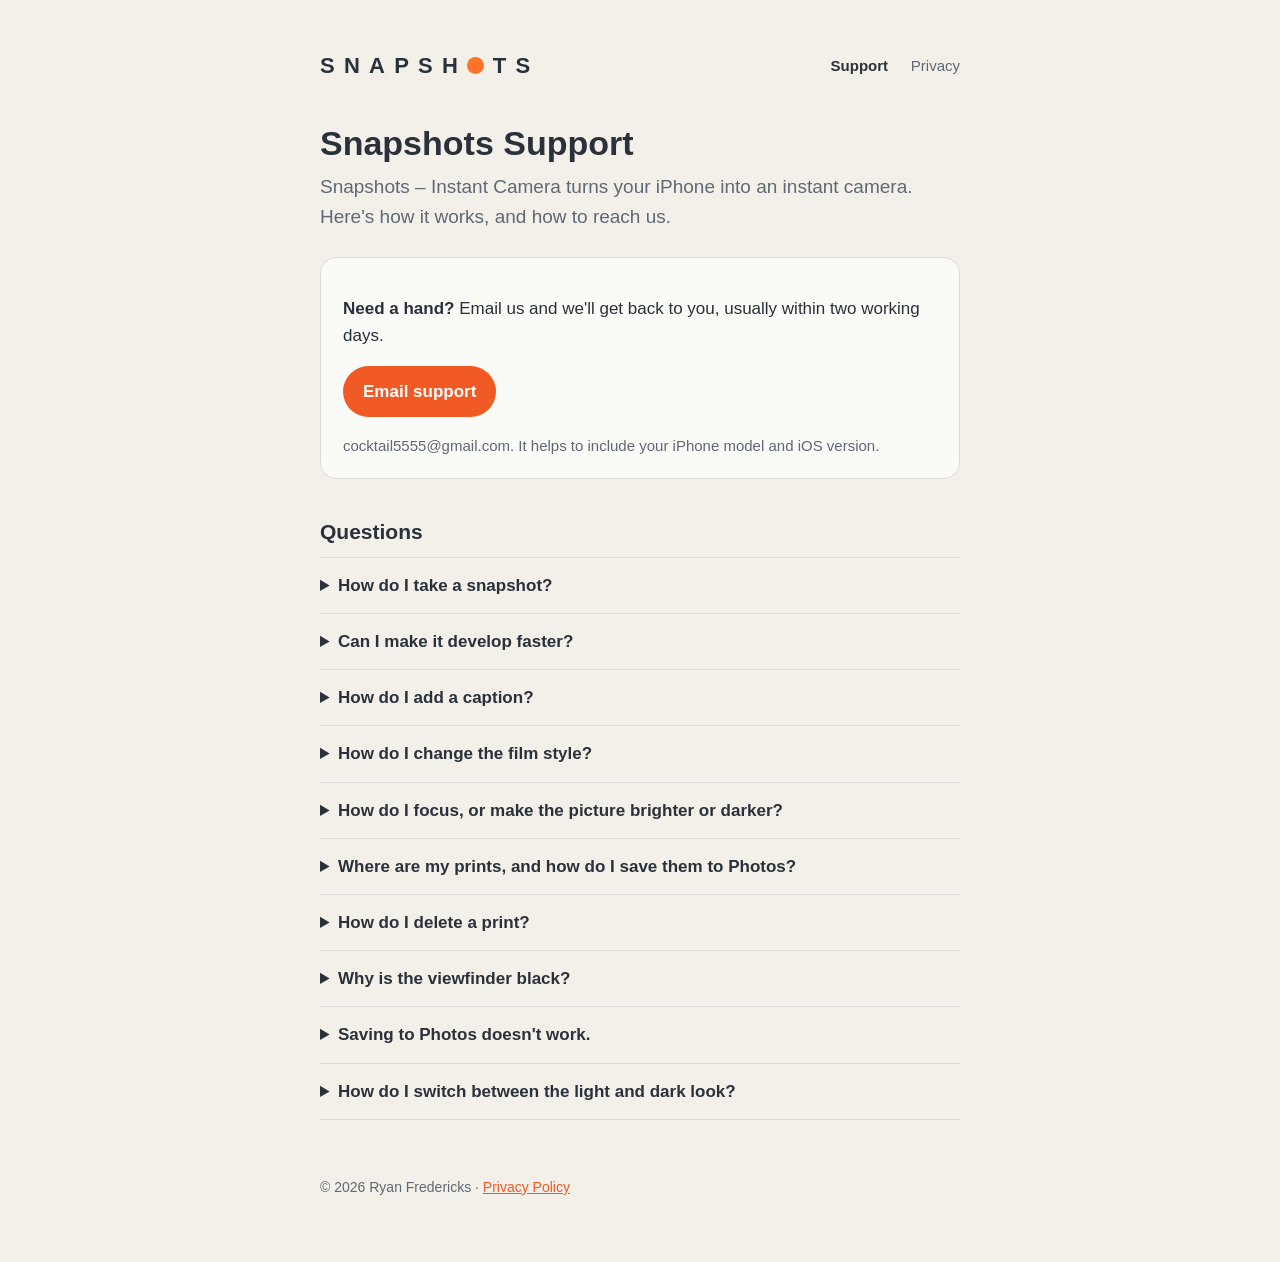
==== index.html @ 160b9e3a "Add files via upload" ====
<!doctype html>
<html lang="en">
<head>
  <meta charset="utf-8">
  <meta name="viewport" content="width=device-width, initial-scale=1">
  <title>Snapshots Support</title>
  <meta name="description" content="Help and contact for Snapshots – Instant Camera for iPhone.">
  <link rel="stylesheet" href="style.css">
</head>
<body>
<main>
  <nav>
    <a class="wordmark" href="./" aria-label="Snapshots">SNAPSH<span class="o"></span>TS</a>
    <div class="links">
      <a href="./" aria-current="page">Support</a>
      <a href="privacy.html">Privacy</a>
    </div>
  </nav>

  <h1>Snapshots Support</h1>
  <p class="lead">Snapshots – Instant Camera turns your iPhone into an instant camera. Here's how it works, and how to reach us.</p>

  <div class="card">
    <p><strong>Need a hand?</strong> Email us and we'll get back to you, usually within two working days.</p>
    <p><a class="button" href="mailto:cocktail5555@gmail.com?subject=Snapshots%20support">Email support</a></p>
    <p style="margin-bottom:0;color:var(--muted);font-size:15px">cocktail5555@gmail.com. It helps to include your iPhone model and iOS version.</p>
  </div>

  <h2>Questions</h2>

  <details>
    <summary>How do I take a snapshot?</summary>
    <p>Press the big round shutter. A printer appears and feeds your photo out. Once it's all the way out it develops over a few seconds. Tap <em>Save Snapshot</em> to keep it, or <em>Discard</em> to throw it away.</p>
  </details>
  <details>
    <summary>Can I make it develop faster?</summary>
    <p>Yes, give your phone a shake while the photo is developing.</p>
  </details>
  <details>
    <summary>How do I add a caption?</summary>
    <p>While the print is on screen, tap "Write a caption" across the bottom of the photo and type. The caption is saved with the print.</p>
  </details>
  <details>
    <summary>How do I change the film style?</summary>
    <p>Tap the dial beside the shutter. It clicks through Classic, Gold, Coast, Sepia and Mono, and you see each style live in the viewfinder.</p>
  </details>
  <details>
    <summary>How do I focus, or make the picture brighter or darker?</summary>
    <p>Tap the viewfinder to focus there. Press and hold to lock focus and exposure, then slide your finger up or down to brighten or darken.</p>
  </details>
  <details>
    <summary>Where are my prints, and how do I save them to Photos?</summary>
    <p>Tap the little photo window beside the shutter to open your gallery. Choose Select, pick prints, then use Save to add them to your Photos library or Share to send them. You can also turn your phone on its side to see your prints laid out like photos on a table.</p>
  </details>
  <details>
    <summary>How do I delete a print?</summary>
    <p>In the gallery, press and hold a print and choose Delete, or choose Select, pick prints and tap Delete. Deleted prints can't be recovered.</p>
  </details>
  <details>
    <summary>Why is the viewfinder black?</summary>
    <p>Snapshots needs permission to use the camera. Open the Settings app, scroll to Snapshots and turn on Camera. If another app is using the camera, close it and reopen Snapshots.</p>
  </details>
  <details>
    <summary>Saving to Photos doesn't work.</summary>
    <p>Open the Settings app, go to Snapshots &gt; Photos and choose "Add Photos Only" or "Full Access".</p>
  </details>
  <!-- Version 1.1: add the iPhone Duo question back here (see Release/). -->
  <details>
    <summary>How do I switch between the light and dark look?</summary>
    <p>Tap the gear button and choose a theme, or Match Phone to follow your iPhone's setting.</p>
  </details>

  <footer>
    © 2026 Ryan Fredericks · <a href="privacy.html">Privacy Policy</a>
  </footer>
</main>
</body>
</html>
---- style.css ----
:root {
  --paper: #F2F0E9;
  --card: #FAFAF7;
  --ink: #2B313B;
  --muted: #5F6875;
  --line: #DCDBD8;
  --orange: #F15A24;
}
@media (prefers-color-scheme: dark) {
  :root {
    --paper: #202733;
    --card: #2A3341;
    --ink: #E3E9F1;
    --muted: #A9B6C8;
    --line: #3A4556;
  }
}
* { box-sizing: border-box; }
body {
  margin: 0;
  background: var(--paper);
  color: var(--ink);
  font: 17px/1.6 -apple-system, BlinkMacSystemFont, "SF Pro Text", "Helvetica Neue", Arial, sans-serif;
}
main { max-width: 680px; margin: 0 auto; padding: 48px 20px 64px; }
.wordmark {
  /* Letter spacing already follows each letter, so only the disc needs its own gap after it. */
  display: inline-flex; align-items: center;
  font-weight: 600; font-size: 22px; letter-spacing: 0.42em; color: var(--ink);
  text-decoration: none;
}
.wordmark .o {
  display: inline-block; width: 0.75em; height: 0.75em; border-radius: 50%;
  background: #FF7428; margin-right: 0.42em;
}
nav { display: flex; justify-content: space-between; align-items: center; flex-wrap: wrap; gap: 12px; margin-bottom: 40px; }
nav .links a { color: var(--muted); text-decoration: none; margin-left: 18px; font-size: 15px; }
nav .links a:first-child { margin-left: 0; }
nav .links a[aria-current] { color: var(--ink); font-weight: 600; }
h1 { font-size: 34px; line-height: 1.2; margin: 0 0 8px; }
h2 { font-size: 21px; margin: 36px 0 8px; }
p, li { color: var(--ink); }
.lead { color: var(--muted); font-size: 19px; margin-top: 0; }
.card {
  background: var(--card); border: 1px solid var(--line); border-radius: 16px;
  padding: 20px 22px; margin: 24px 0;
}
a { color: var(--orange); }
.button {
  display: inline-block; background: var(--orange); color: #fff; text-decoration: none;
  font-weight: 600; padding: 12px 20px; border-radius: 999px;
}
details { border-top: 1px solid var(--line); padding: 14px 0; }
details:last-of-type { border-bottom: 1px solid var(--line); }
summary { cursor: pointer; font-weight: 600; }
details p { margin: 8px 0 0; color: var(--muted); }
footer { margin-top: 56px; color: var(--muted); font-size: 14px; }
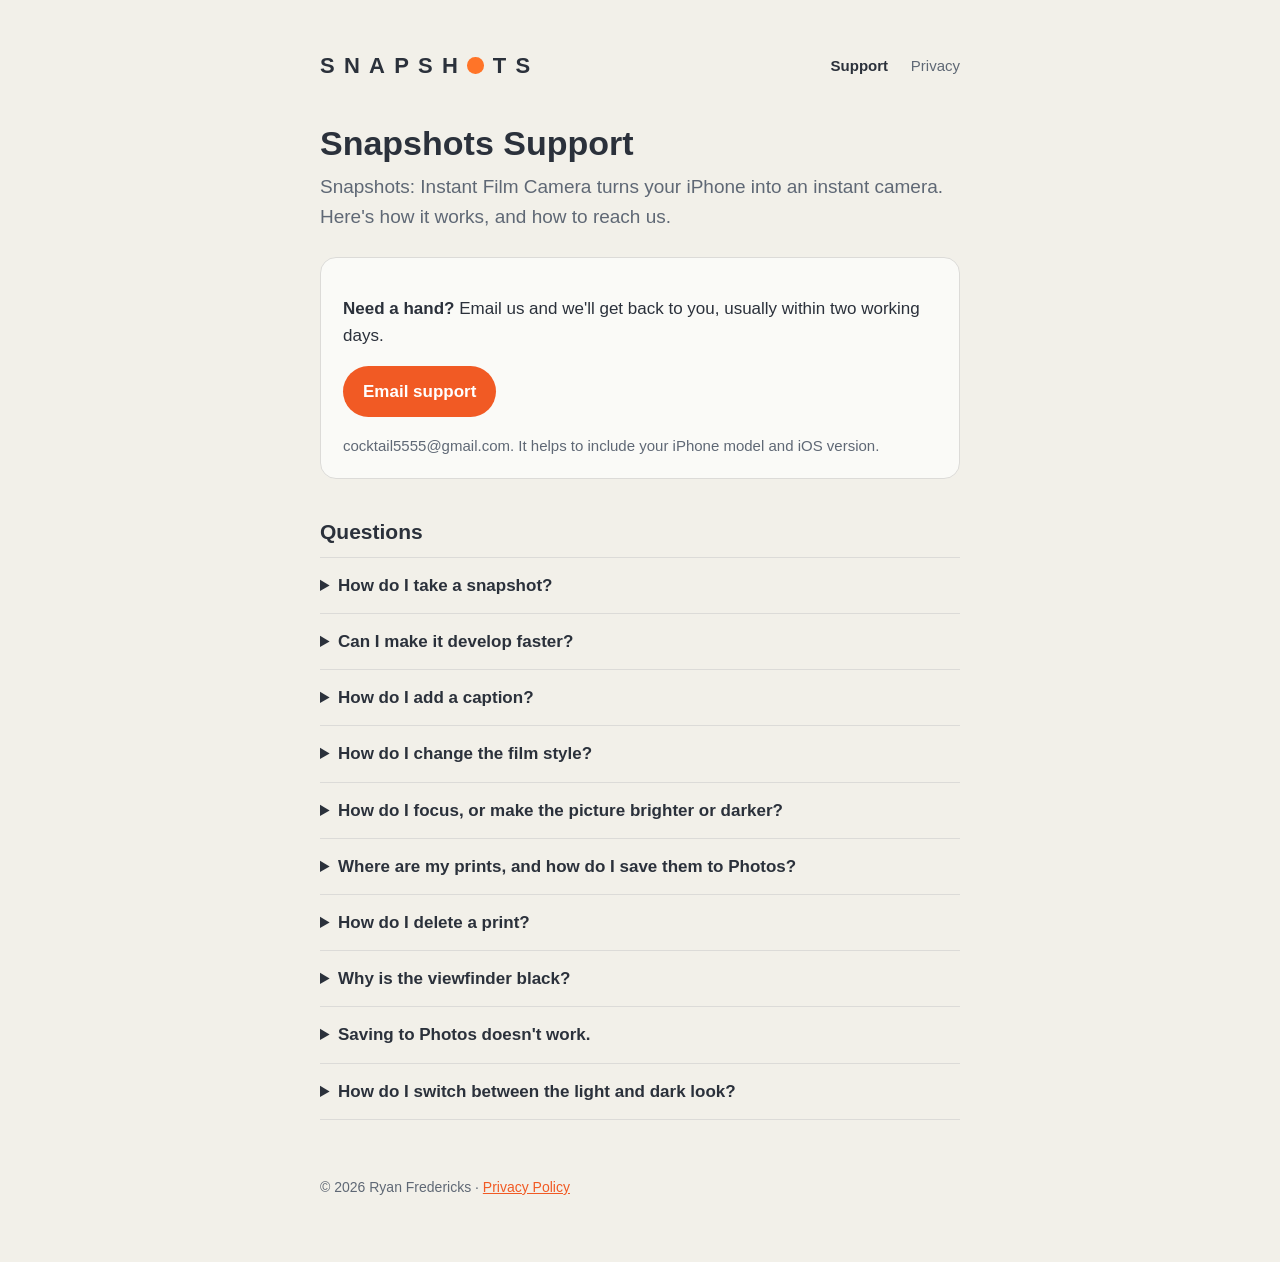
==== commit 0b21d846: "Use the app's new name: Snapshots: Instant Film Camera" ====
--- a/index.html
+++ b/index.html
@@ -4,7 +4,7 @@
   <meta charset="utf-8">
   <meta name="viewport" content="width=device-width, initial-scale=1">
   <title>Snapshots Support</title>
-  <meta name="description" content="Help and contact for Snapshots – Instant Camera for iPhone.">
+  <meta name="description" content="Help and contact for Snapshots: Instant Film Camera for iPhone.">
   <link rel="stylesheet" href="style.css">
 </head>
 <body>
@@ -18,7 +18,7 @@
   </nav>
 
   <h1>Snapshots Support</h1>
-  <p class="lead">Snapshots – Instant Camera turns your iPhone into an instant camera. Here's how it works, and how to reach us.</p>
+  <p class="lead">Snapshots: Instant Film Camera turns your iPhone into an instant camera. Here's how it works, and how to reach us.</p>
 
   <div class="card">
     <p><strong>Need a hand?</strong> Email us and we'll get back to you, usually within two working days.</p>
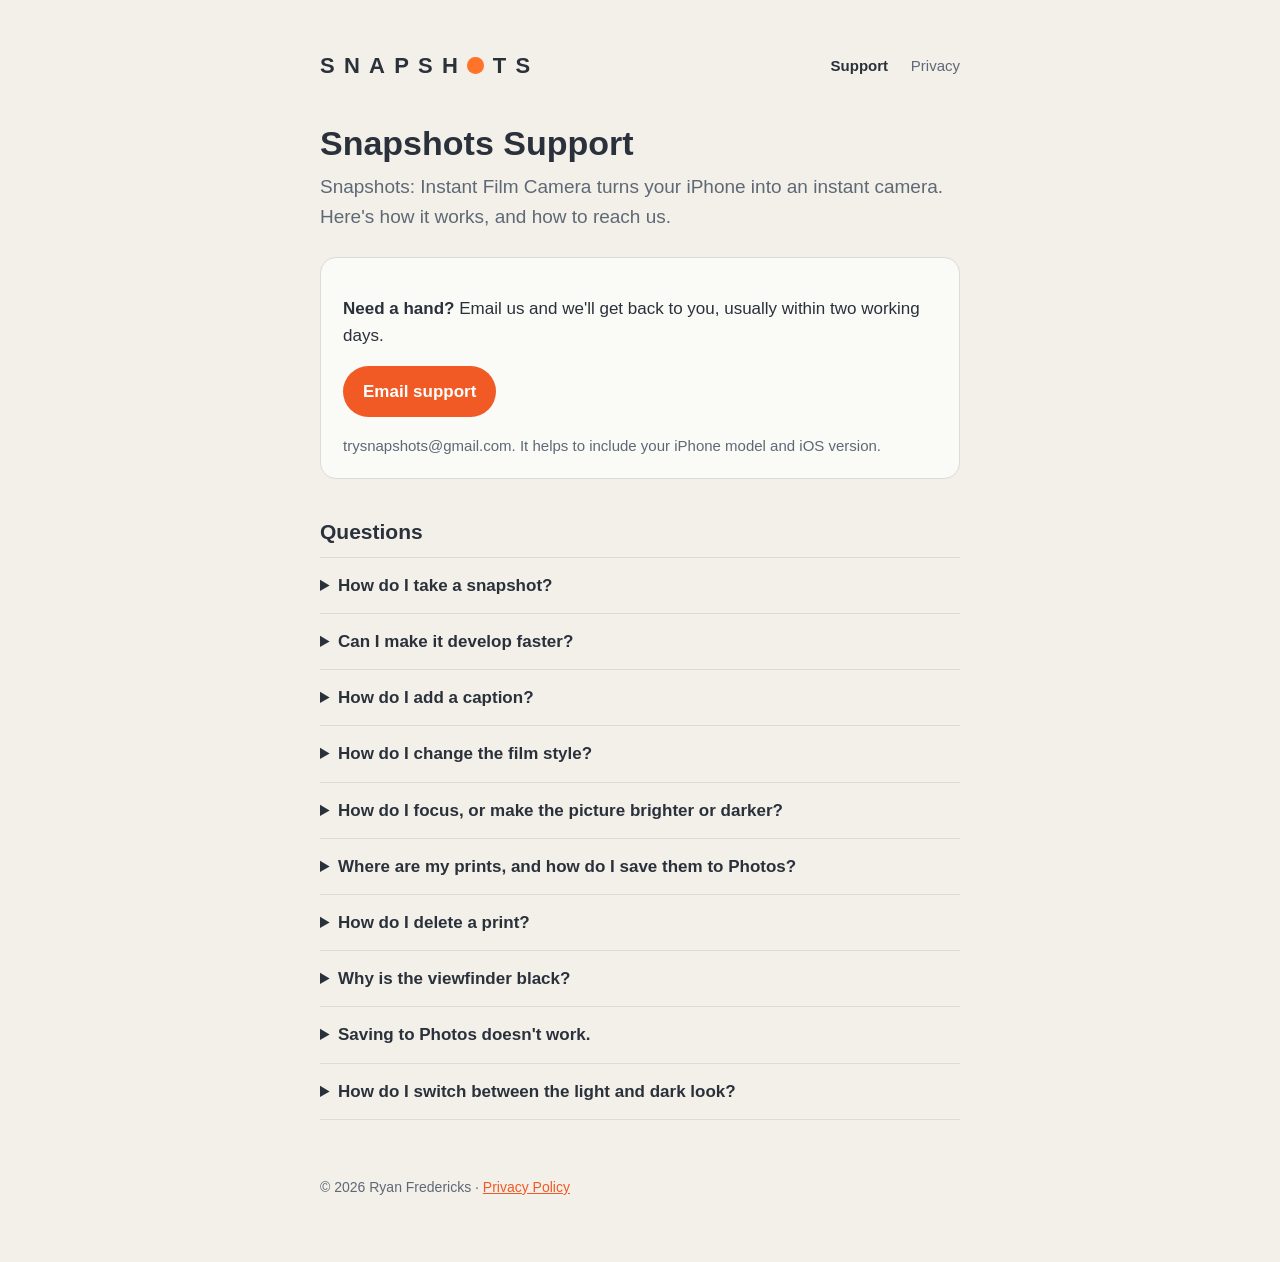
==== commit 88ccaf87: "Change the contact email to trysnapshots@gmail.com" ====
--- a/index.html
+++ b/index.html
@@ -22,8 +22,8 @@
 
   <div class="card">
     <p><strong>Need a hand?</strong> Email us and we'll get back to you, usually within two working days.</p>
-    <p><a class="button" href="mailto:cocktail5555@gmail.com?subject=Snapshots%20support">Email support</a></p>
-    <p style="margin-bottom:0;color:var(--muted);font-size:15px">cocktail5555@gmail.com. It helps to include your iPhone model and iOS version.</p>
+    <p><a class="button" href="mailto:trysnapshots@gmail.com?subject=Snapshots%20support">Email support</a></p>
+    <p style="margin-bottom:0;color:var(--muted);font-size:15px">trysnapshots@gmail.com. It helps to include your iPhone model and iOS version.</p>
   </div>
 
   <h2>Questions</h2>
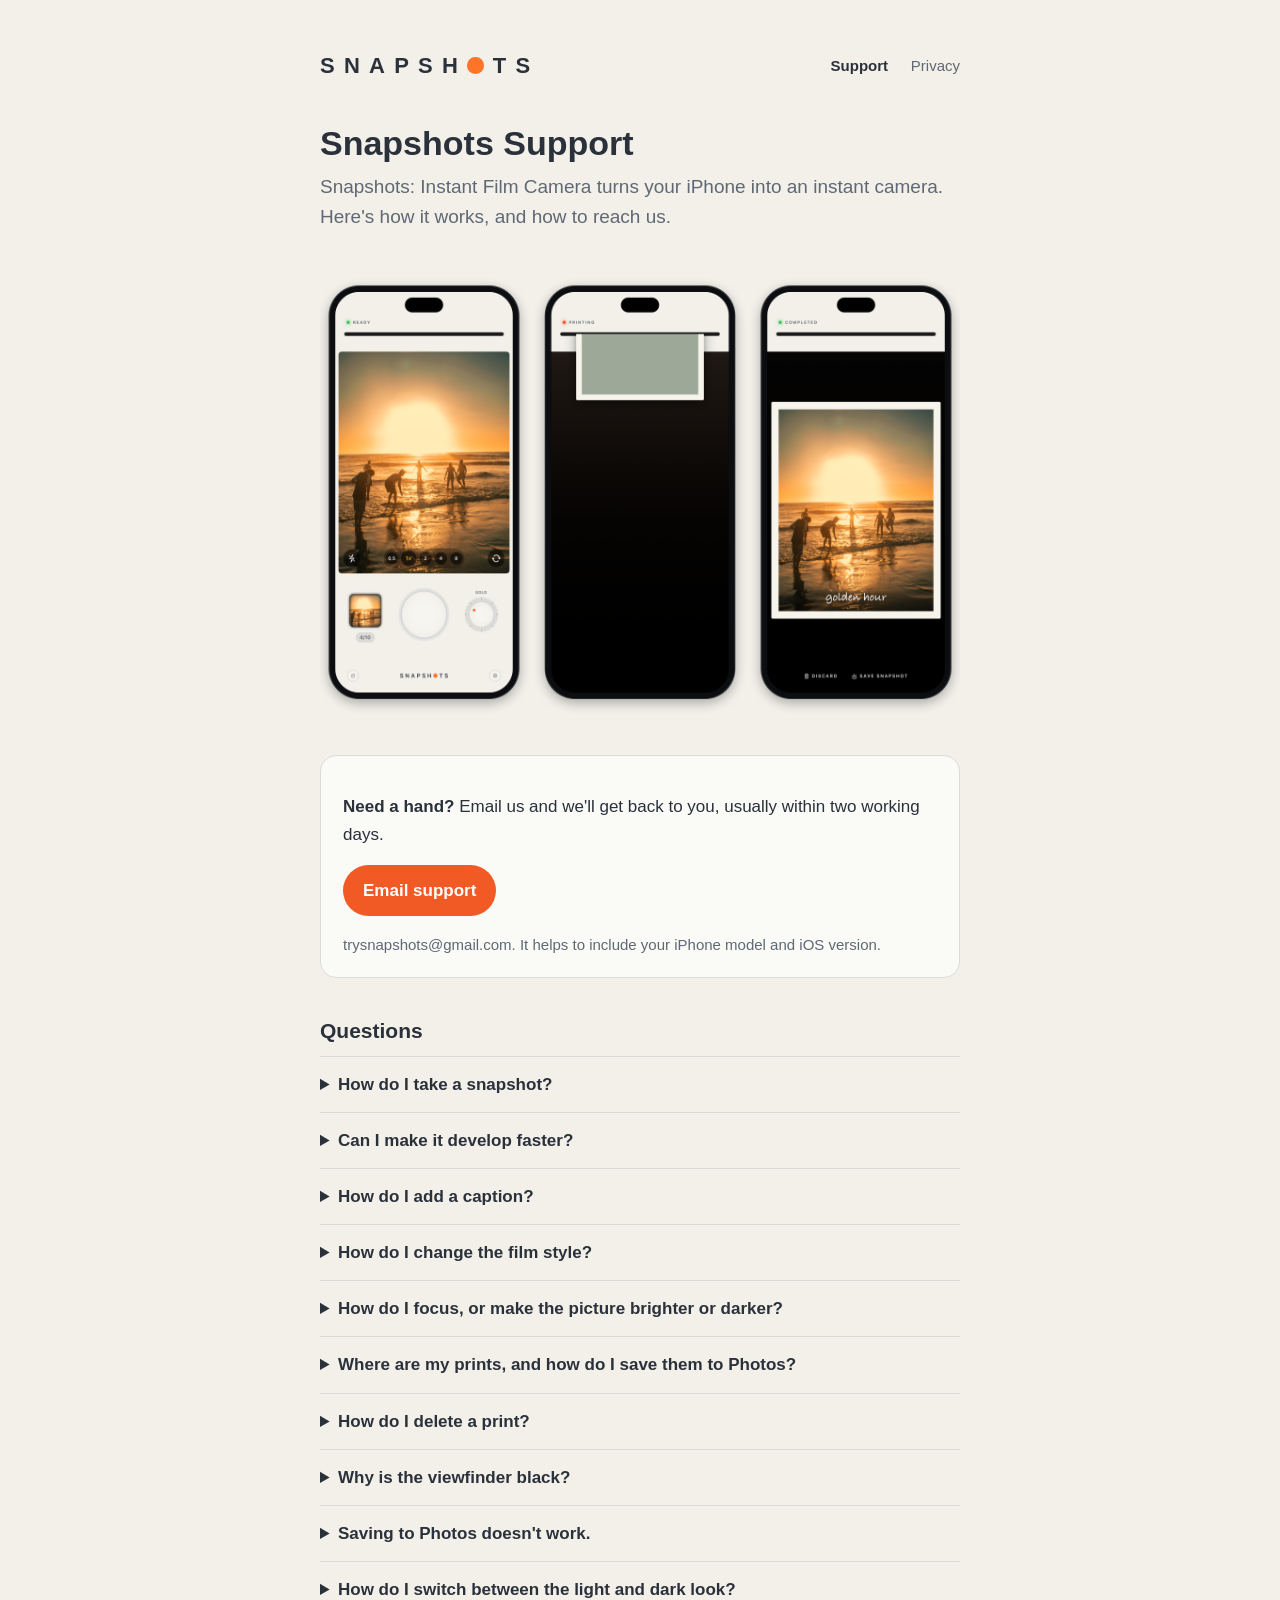
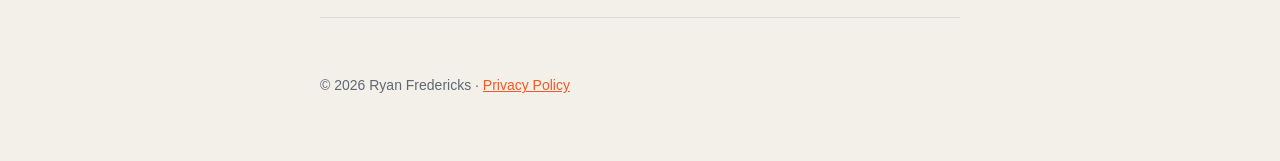
==== commit 99c1e350: "Add a picture of the app to the support page" ====
--- a/index.html
+++ b/index.html
@@ -19,6 +19,8 @@
 
   <h1>Snapshots Support</h1>
   <p class="lead">Snapshots: Instant Film Camera turns your iPhone into an instant camera. Here's how it works, and how to reach us.</p>
+
+  <img class="hero" src="app.png" width="1360" height="1000" alt="Snapshots on three iPhones: the camera, a photo printing, and a finished print captioned “golden hour”.">
 
   <div class="card">
     <p><strong>Need a hand?</strong> Email us and we'll get back to you, usually within two working days.</p>
--- a/style.css
+++ b/style.css
@@ -41,6 +41,7 @@
 h2 { font-size: 21px; margin: 36px 0 8px; }
 p, li { color: var(--ink); }
 .lead { color: var(--muted); font-size: 19px; margin-top: 0; }
+.hero { display: block; width: 100%; height: auto; margin: 28px 0 8px; }
 .card {
   background: var(--card); border: 1px solid var(--line); border-radius: 16px;
   padding: 20px 22px; margin: 24px 0;
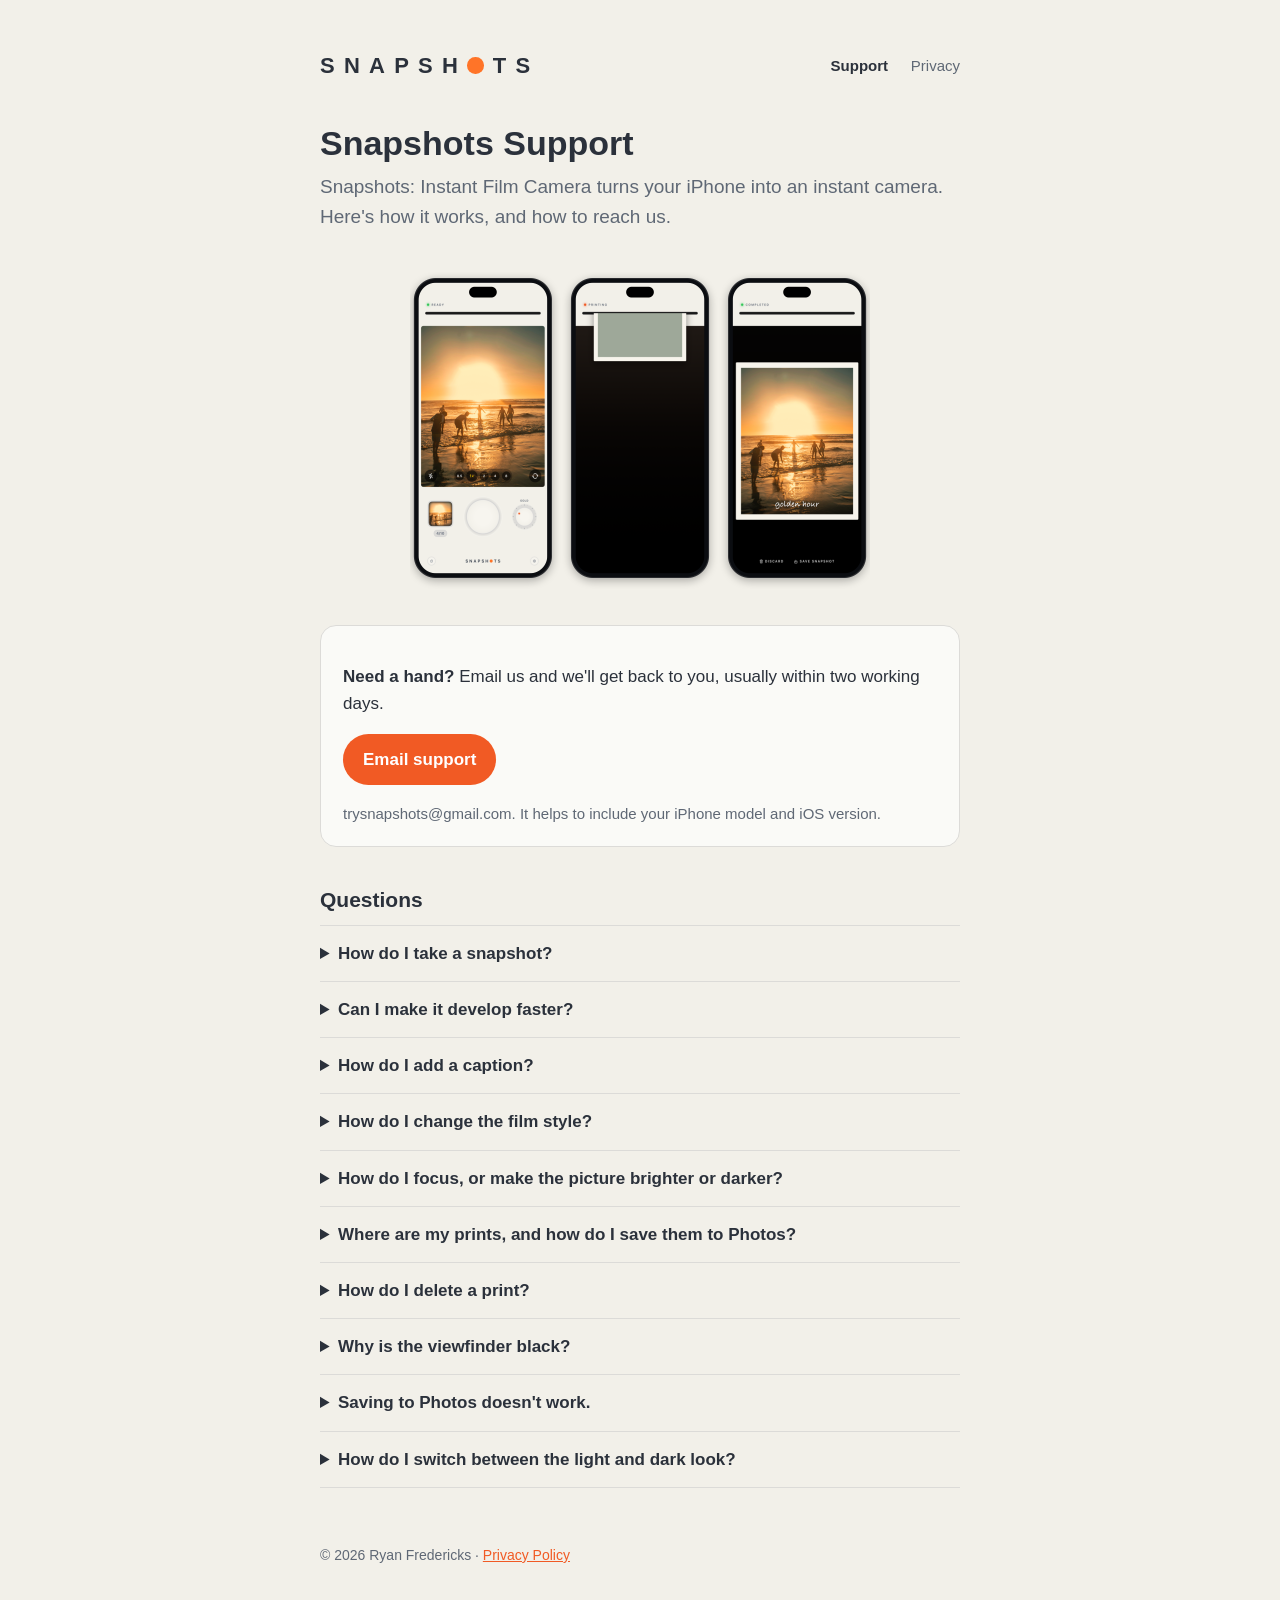
==== commit e23e93d7: "Make the support page picture smaller" ====
--- a/index.html
+++ b/index.html
@@ -20,7 +20,7 @@
   <h1>Snapshots Support</h1>
   <p class="lead">Snapshots: Instant Film Camera turns your iPhone into an instant camera. Here's how it works, and how to reach us.</p>
 
-  <img class="hero" src="app.png" width="1360" height="1000" alt="Snapshots on three iPhones: the camera, a photo printing, and a finished print captioned “golden hour”.">
+  <img class="hero" src="app.png" width="920" height="680" alt="Snapshots on three iPhones: the camera, a photo printing, and a finished print captioned “golden hour”.">
 
   <div class="card">
     <p><strong>Need a hand?</strong> Email us and we'll get back to you, usually within two working days.</p>
--- a/style.css
+++ b/style.css
@@ -41,7 +41,7 @@
 h2 { font-size: 21px; margin: 36px 0 8px; }
 p, li { color: var(--ink); }
 .lead { color: var(--muted); font-size: 19px; margin-top: 0; }
-.hero { display: block; width: 100%; height: auto; margin: 28px 0 8px; }
+.hero { display: block; width: 100%; max-width: 460px; height: auto; margin: 28px auto 8px; }
 .card {
   background: var(--card); border: 1px solid var(--line); border-radius: 16px;
   padding: 20px 22px; margin: 24px 0;
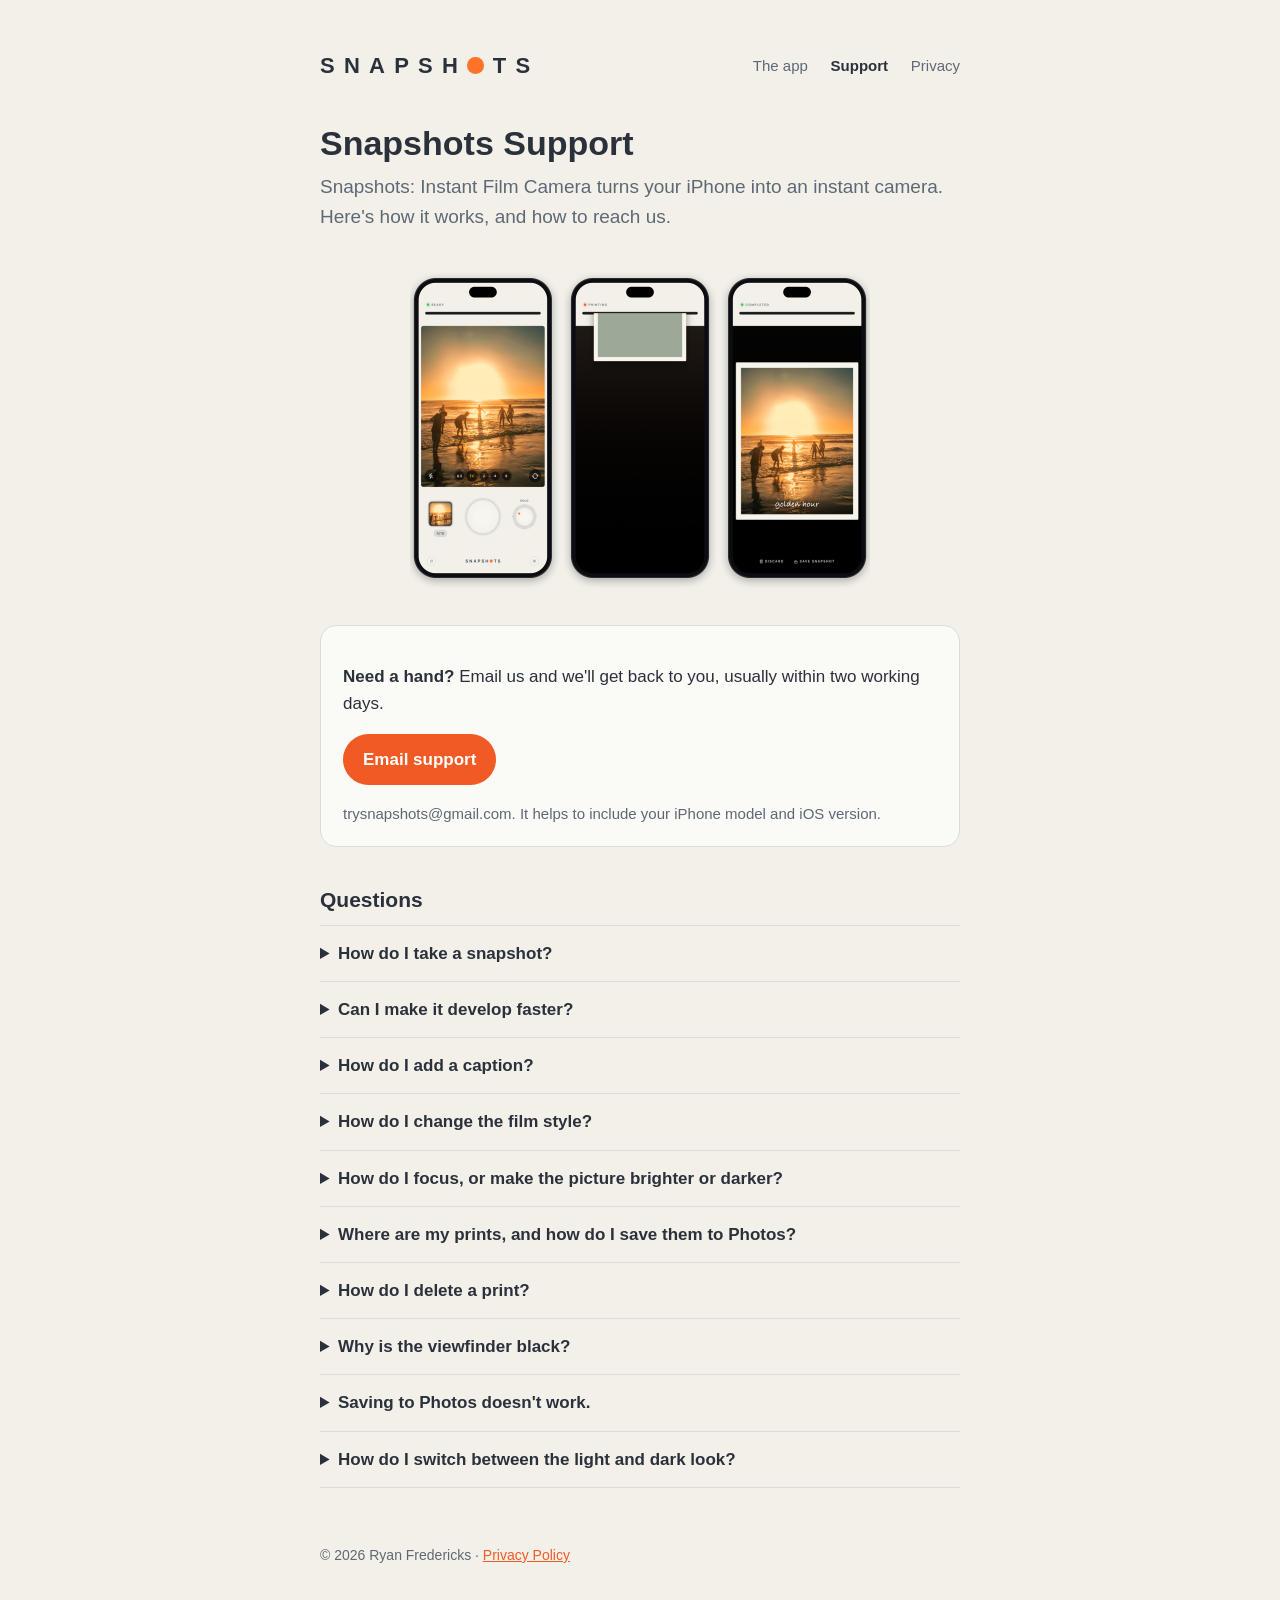
==== commit d975cfd3: "Add the app page and the iPhone Duo preview page; link the app page from Support and Privacy" ====
--- a/index.html
+++ b/index.html
@@ -12,6 +12,7 @@
   <nav>
     <a class="wordmark" href="./" aria-label="Snapshots">SNAPSH<span class="o"></span>TS</a>
     <div class="links">
+      <a href="app.html">The app</a>
       <a href="./" aria-current="page">Support</a>
       <a href="privacy.html">Privacy</a>
     </div>
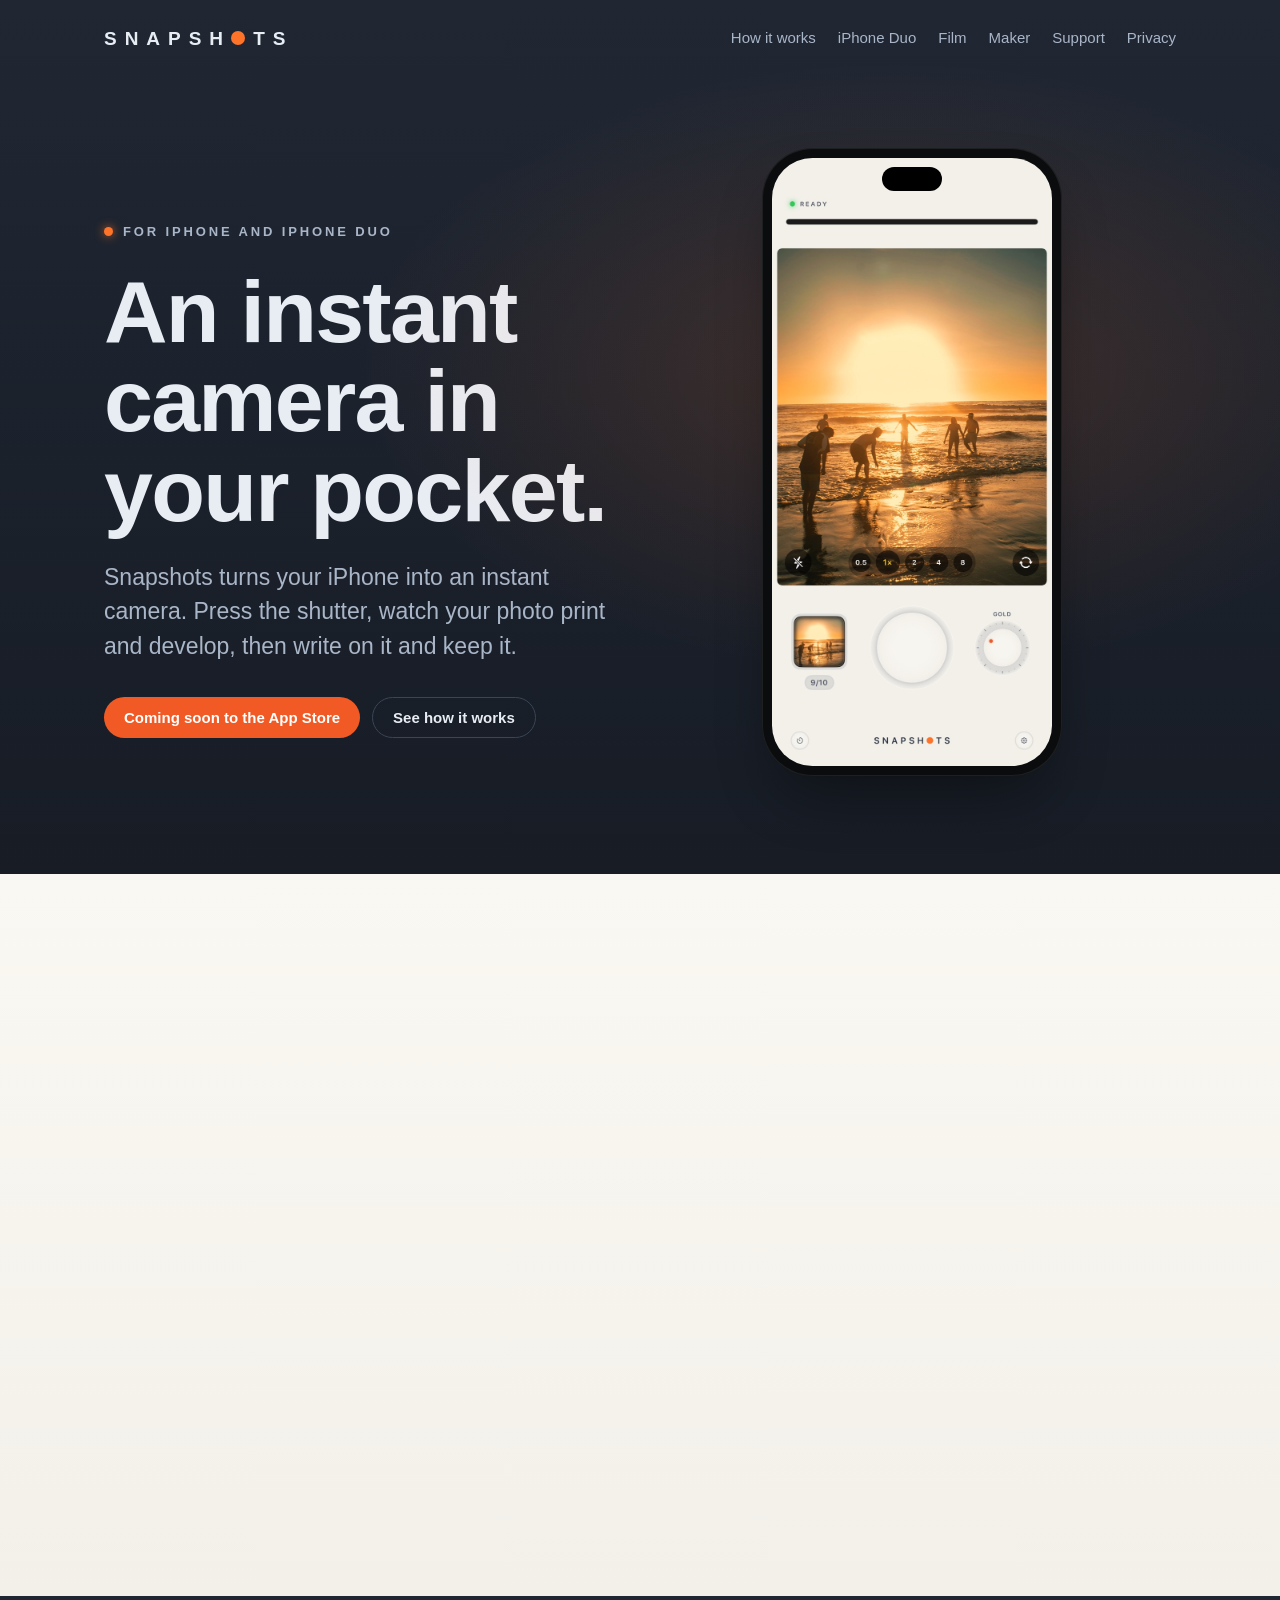
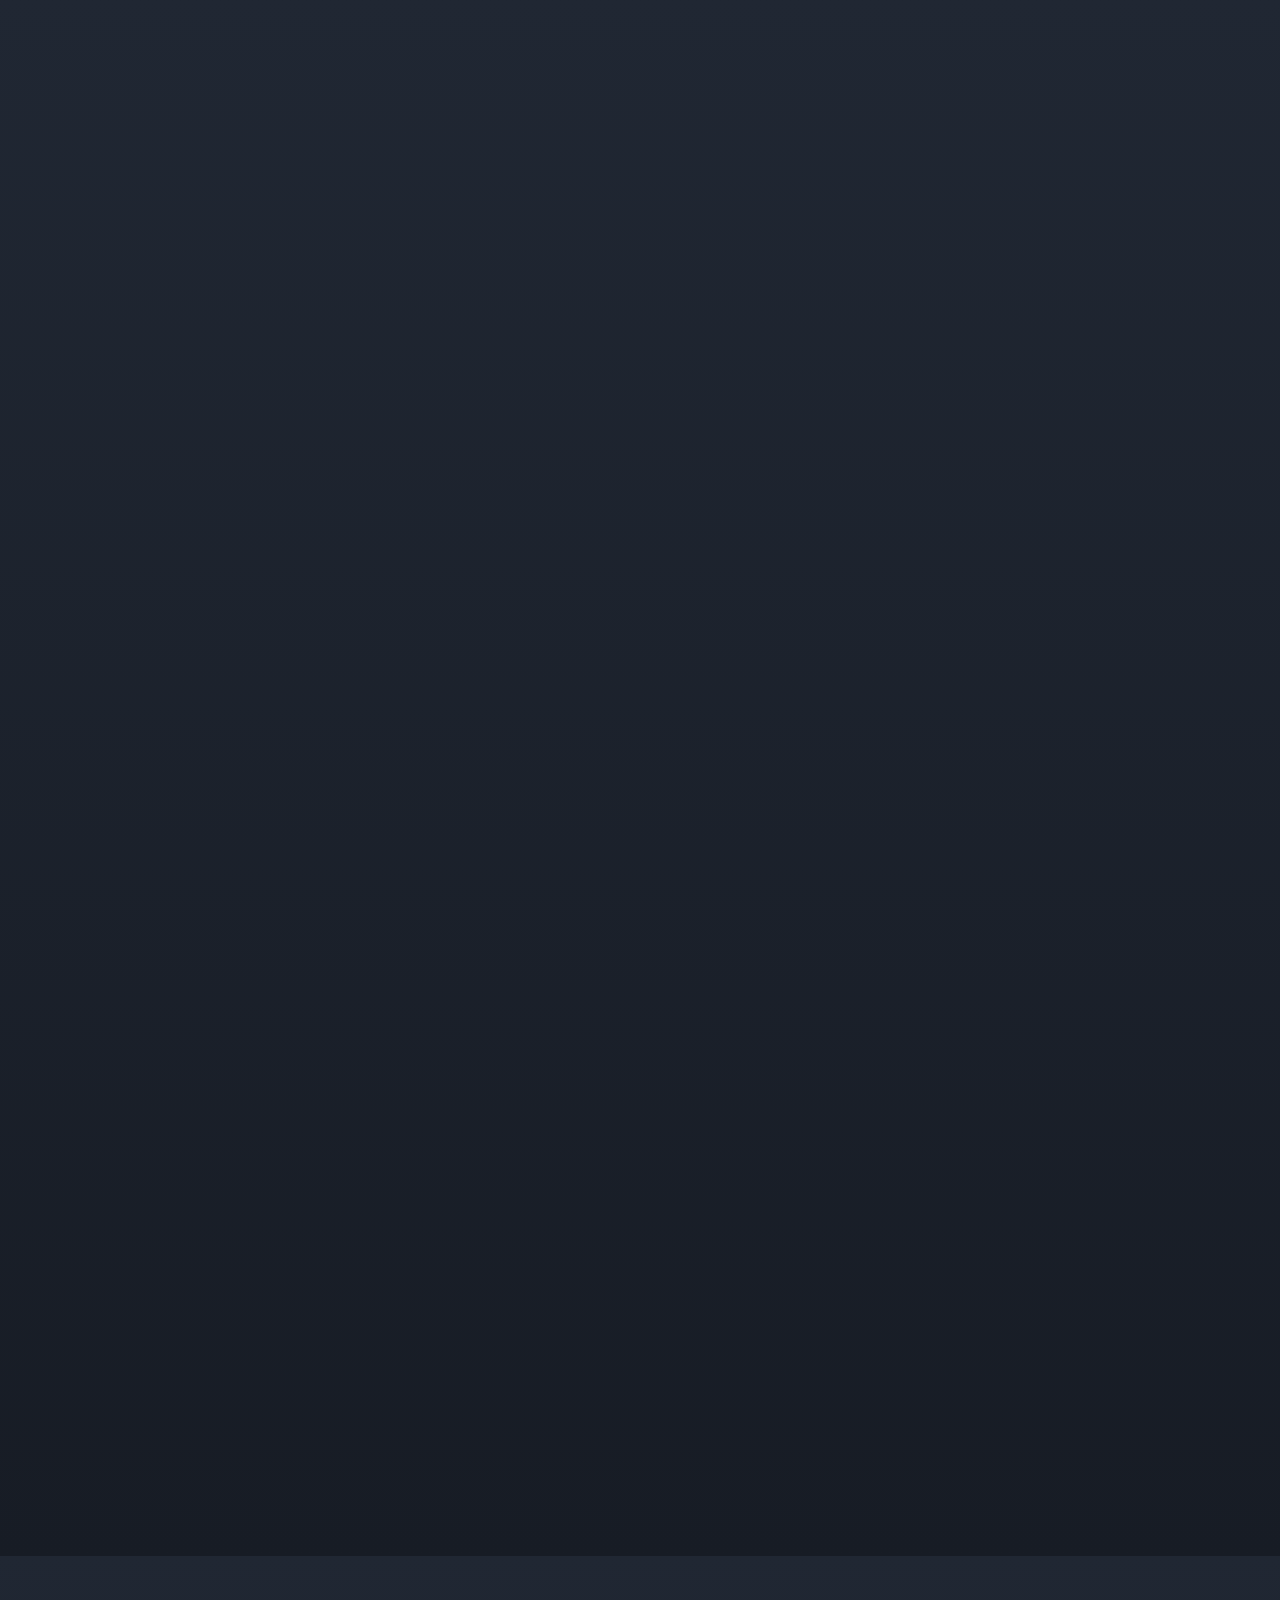
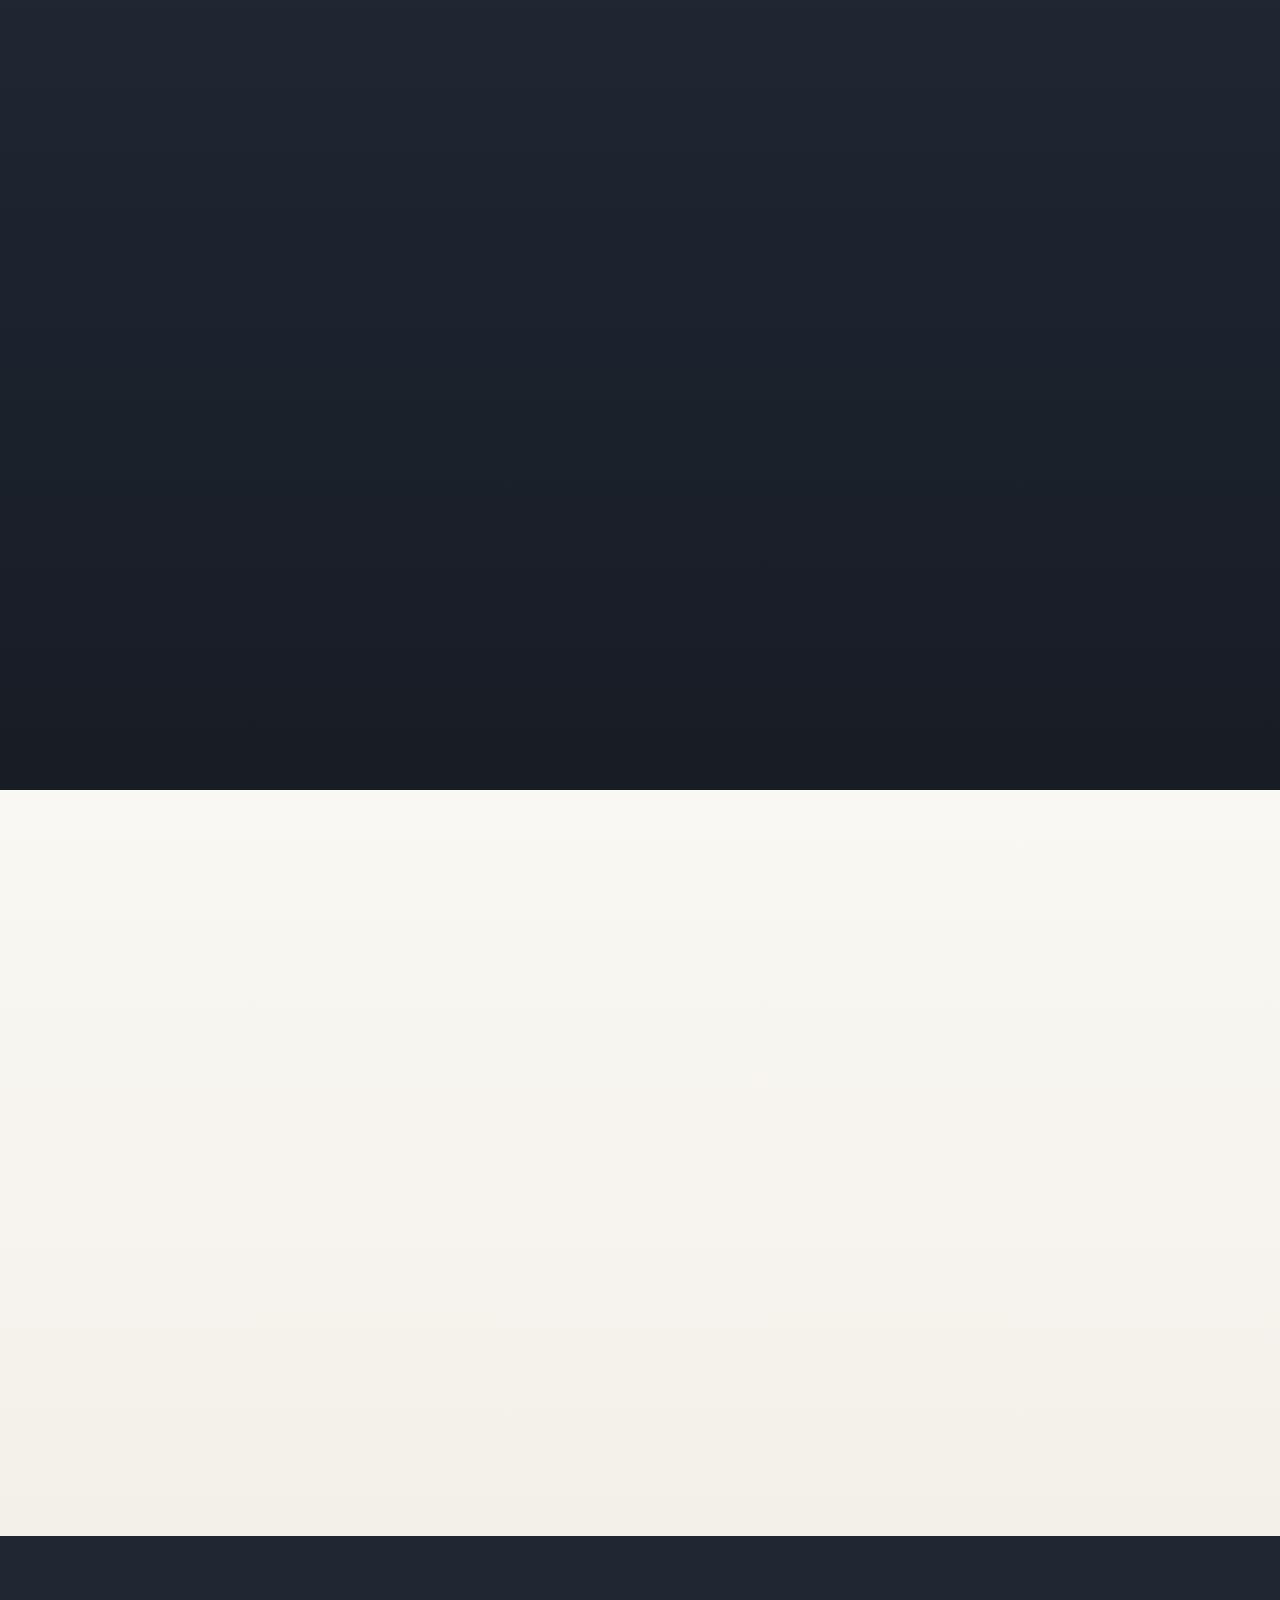
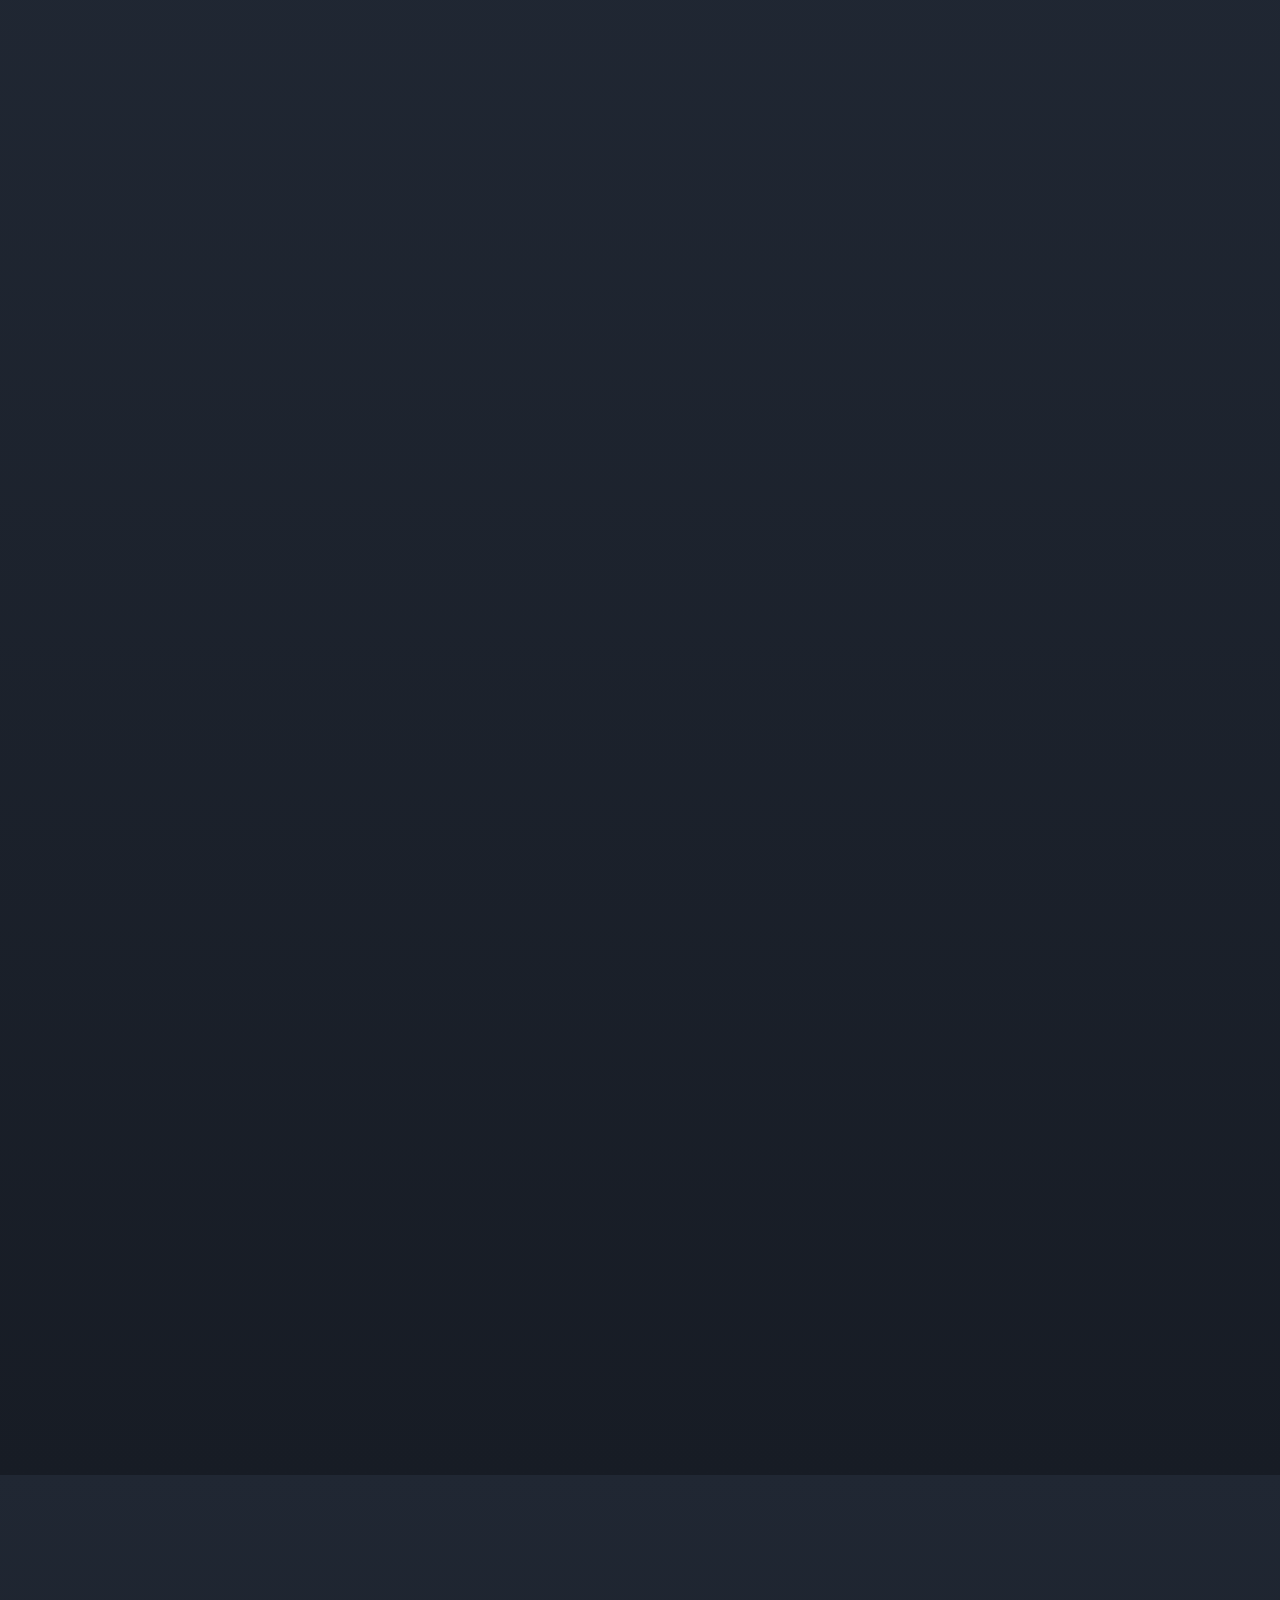
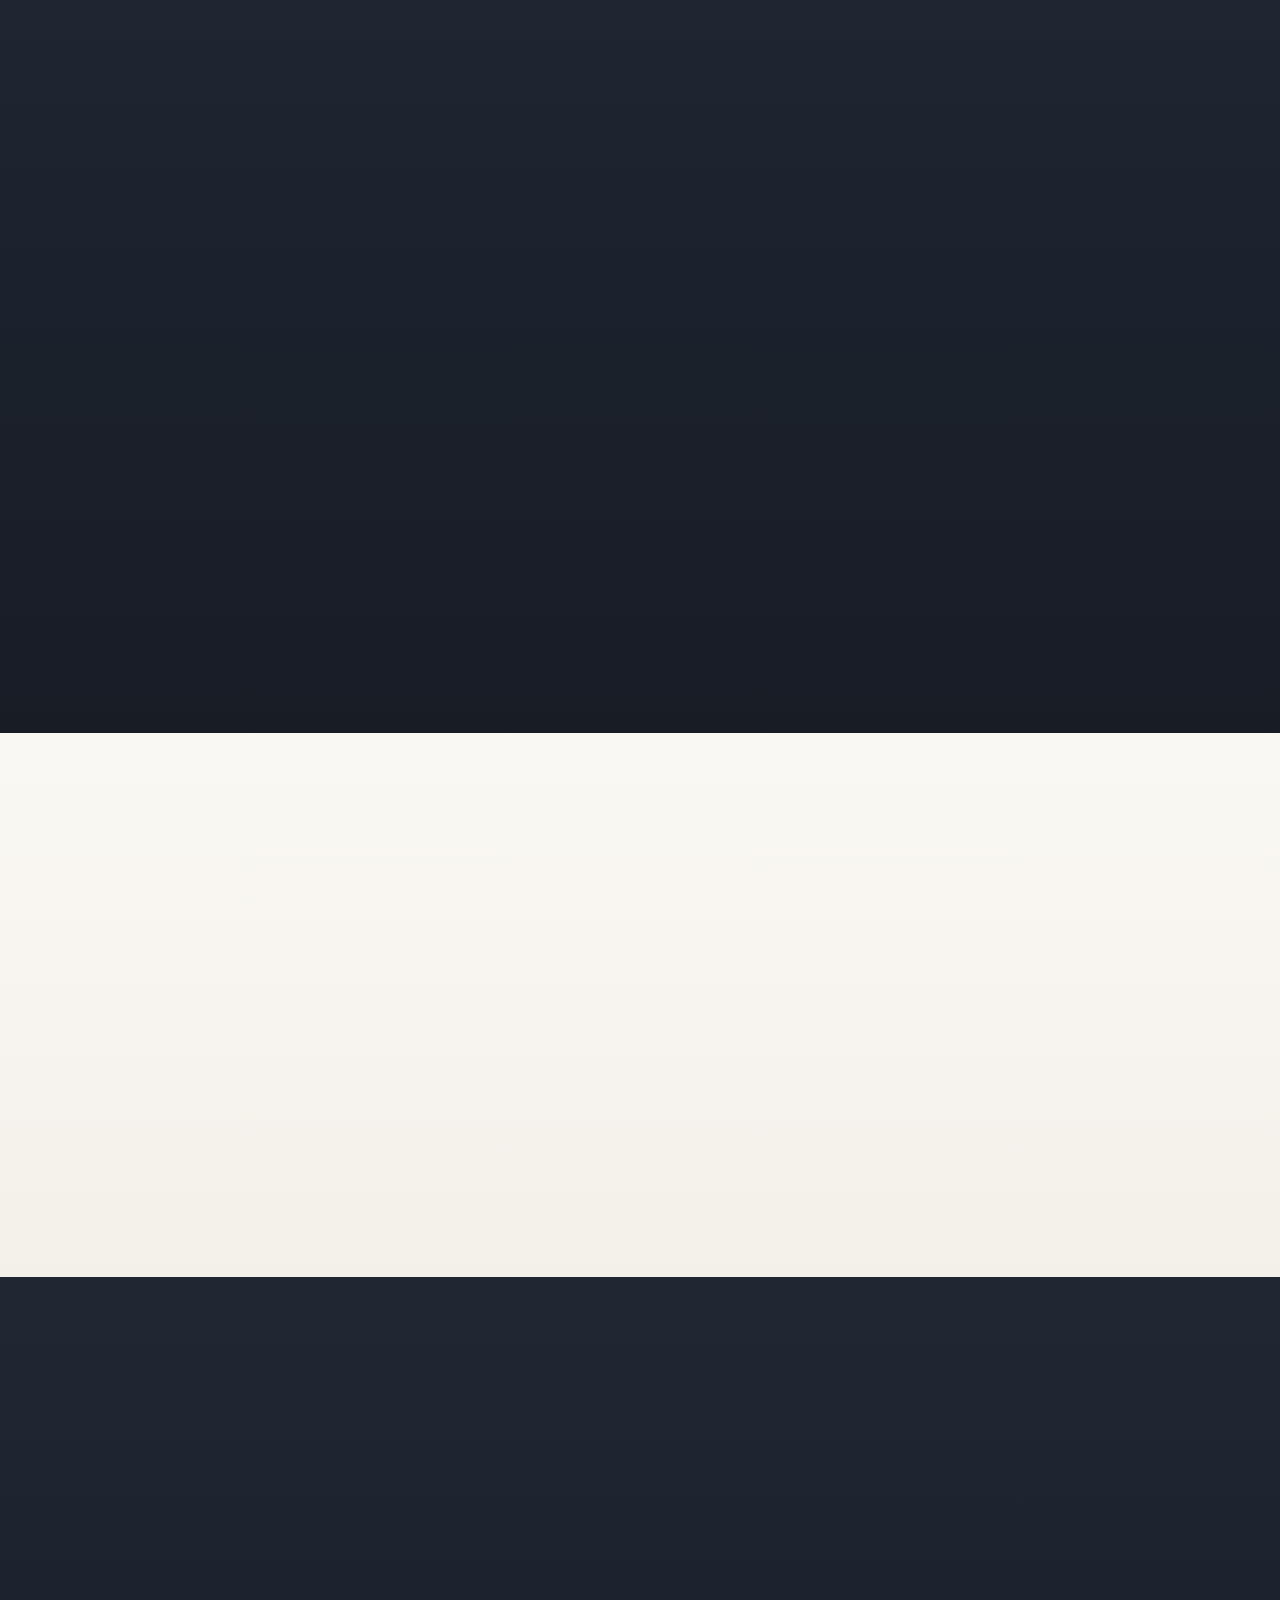
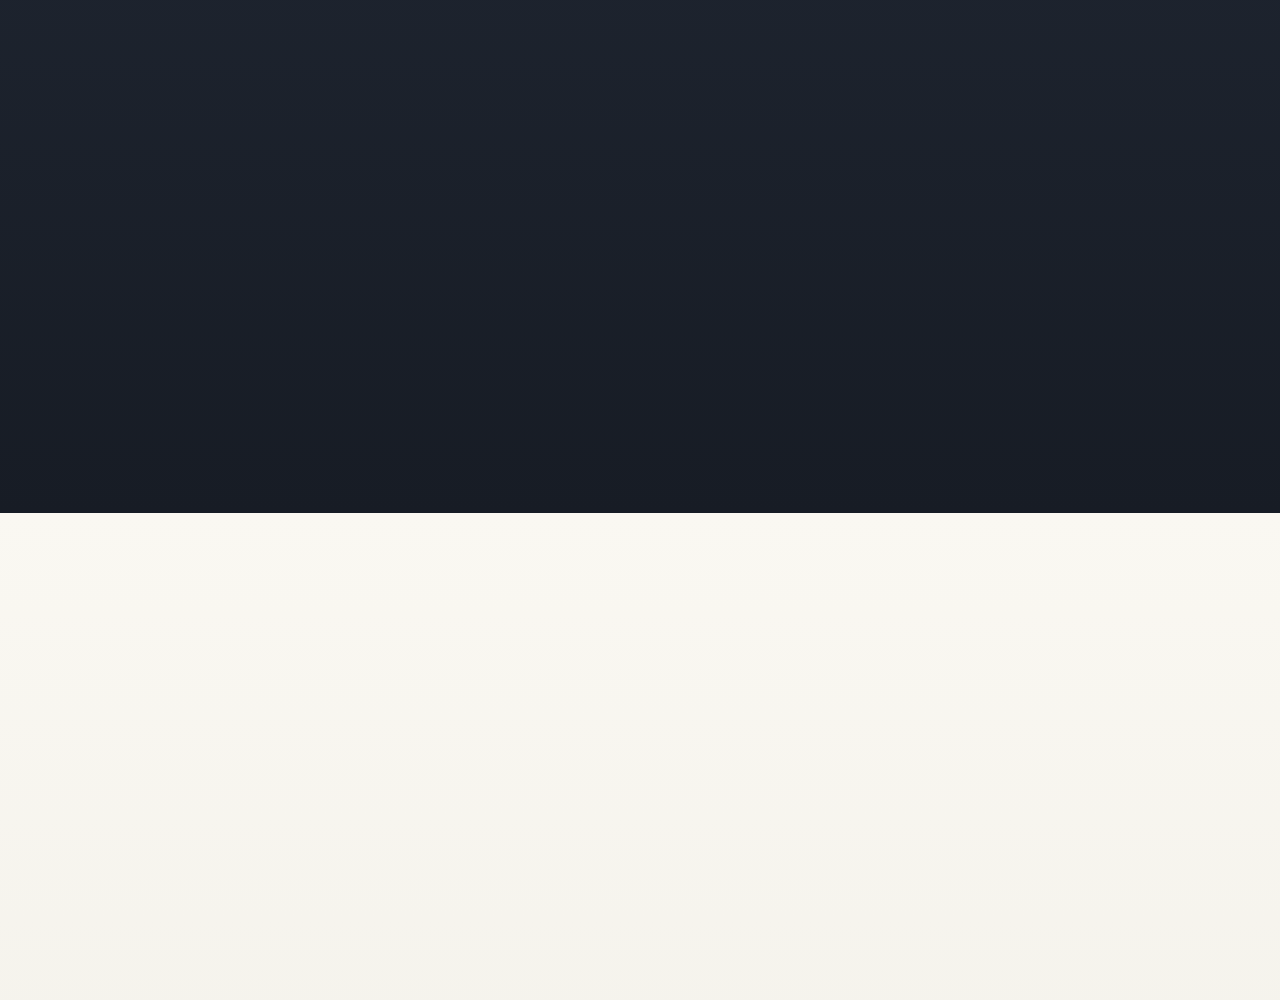
==== commit cd23a7be: "One homepage at /app/ for iPhone and iPhone Duo; old addresses lead to it" ====
--- a/index.html
+++ b/index.html
@@ -2,80 +2,11 @@
 <html lang="en">
 <head>
   <meta charset="utf-8">
-  <meta name="viewport" content="width=device-width, initial-scale=1">
-  <title>Snapshots Support</title>
-  <meta name="description" content="Help and contact for Snapshots: Instant Film Camera for iPhone.">
-  <link rel="stylesheet" href="style.css">
+  <title>Snapshots: Instant Film Camera</title>
+  <link rel="canonical" href="https://cocktail5555.github.io/snapshots/app/">
+  <meta http-equiv="refresh" content="0; url=app/">
 </head>
 <body>
-<main>
-  <nav>
-    <a class="wordmark" href="./" aria-label="Snapshots">SNAPSH<span class="o"></span>TS</a>
-    <div class="links">
-      <a href="app.html">The app</a>
-      <a href="./" aria-current="page">Support</a>
-      <a href="privacy.html">Privacy</a>
-    </div>
-  </nav>
-
-  <h1>Snapshots Support</h1>
-  <p class="lead">Snapshots: Instant Film Camera turns your iPhone into an instant camera. Here's how it works, and how to reach us.</p>
-
-  <img class="hero" src="app.png" width="920" height="680" alt="Snapshots on three iPhones: the camera, a photo printing, and a finished print captioned “golden hour”.">
-
-  <div class="card">
-    <p><strong>Need a hand?</strong> Email us and we'll get back to you, usually within two working days.</p>
-    <p><a class="button" href="mailto:trysnapshots@gmail.com?subject=Snapshots%20support">Email support</a></p>
-    <p style="margin-bottom:0;color:var(--muted);font-size:15px">trysnapshots@gmail.com. It helps to include your iPhone model and iOS version.</p>
-  </div>
-
-  <h2>Questions</h2>
-
-  <details>
-    <summary>How do I take a snapshot?</summary>
-    <p>Press the big round shutter. A printer appears and feeds your photo out. Once it's all the way out it develops over a few seconds. Tap <em>Save Snapshot</em> to keep it, or <em>Discard</em> to throw it away.</p>
-  </details>
-  <details>
-    <summary>Can I make it develop faster?</summary>
-    <p>Yes, give your phone a shake while the photo is developing.</p>
-  </details>
-  <details>
-    <summary>How do I add a caption?</summary>
-    <p>While the print is on screen, tap "Write a caption" across the bottom of the photo and type. The caption is saved with the print.</p>
-  </details>
-  <details>
-    <summary>How do I change the film style?</summary>
-    <p>Tap the dial beside the shutter. It clicks through Classic, Gold, Coast, Sepia and Mono, and you see each style live in the viewfinder.</p>
-  </details>
-  <details>
-    <summary>How do I focus, or make the picture brighter or darker?</summary>
-    <p>Tap the viewfinder to focus there. Press and hold to lock focus and exposure, then slide your finger up or down to brighten or darken.</p>
-  </details>
-  <details>
-    <summary>Where are my prints, and how do I save them to Photos?</summary>
-    <p>Tap the little photo window beside the shutter to open your gallery. Choose Select, pick prints, then use Save to add them to your Photos library or Share to send them. You can also turn your phone on its side to see your prints laid out like photos on a table.</p>
-  </details>
-  <details>
-    <summary>How do I delete a print?</summary>
-    <p>In the gallery, press and hold a print and choose Delete, or choose Select, pick prints and tap Delete. Deleted prints can't be recovered.</p>
-  </details>
-  <details>
-    <summary>Why is the viewfinder black?</summary>
-    <p>Snapshots needs permission to use the camera. Open the Settings app, scroll to Snapshots and turn on Camera. If another app is using the camera, close it and reopen Snapshots.</p>
-  </details>
-  <details>
-    <summary>Saving to Photos doesn't work.</summary>
-    <p>Open the Settings app, go to Snapshots &gt; Photos and choose "Add Photos Only" or "Full Access".</p>
-  </details>
-  <!-- Version 1.1: add the iPhone Duo question back here (see Release/). -->
-  <details>
-    <summary>How do I switch between the light and dark look?</summary>
-    <p>Tap the gear button and choose a theme, or Match Phone to follow your iPhone's setting.</p>
-  </details>
-
-  <footer>
-    © 2026 Ryan Fredericks · <a href="privacy.html">Privacy Policy</a>
-  </footer>
-</main>
+<p><a href="app/">Snapshots: Instant Film Camera</a></p>
 </body>
 </html>
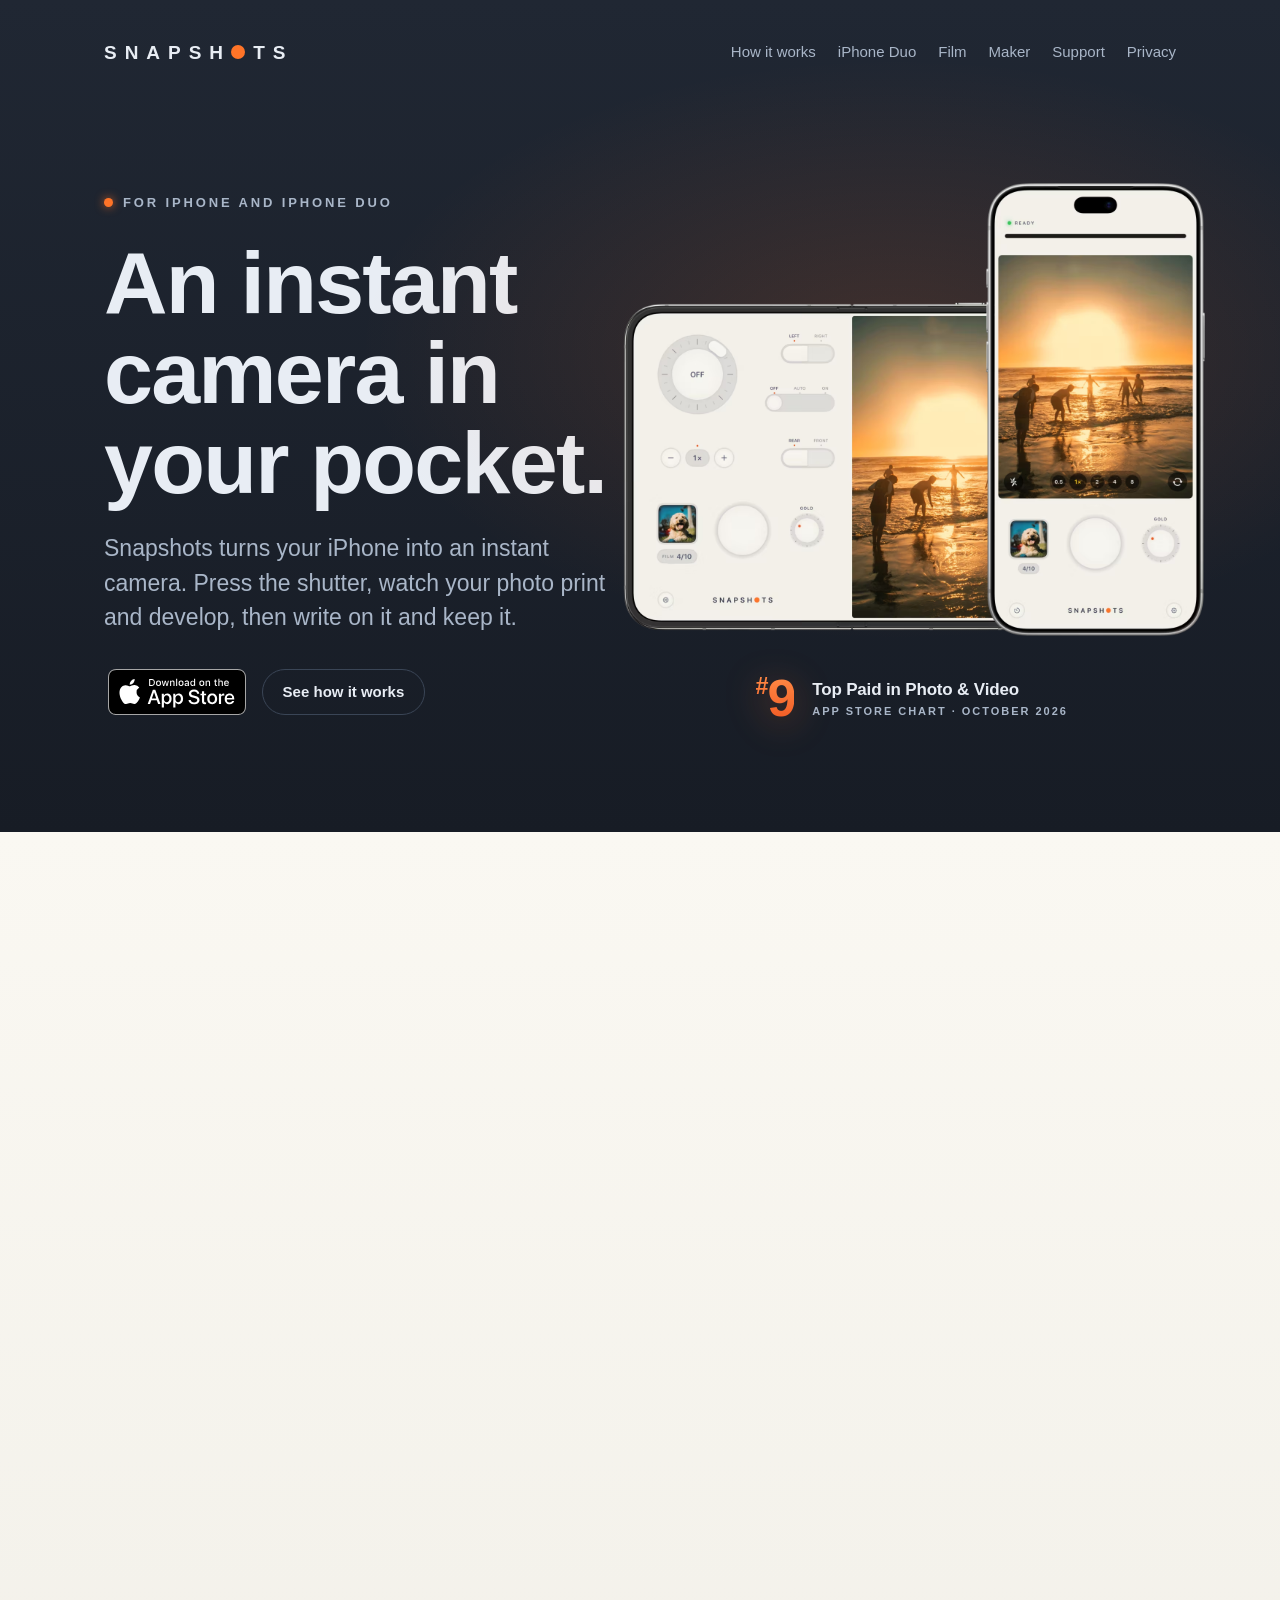
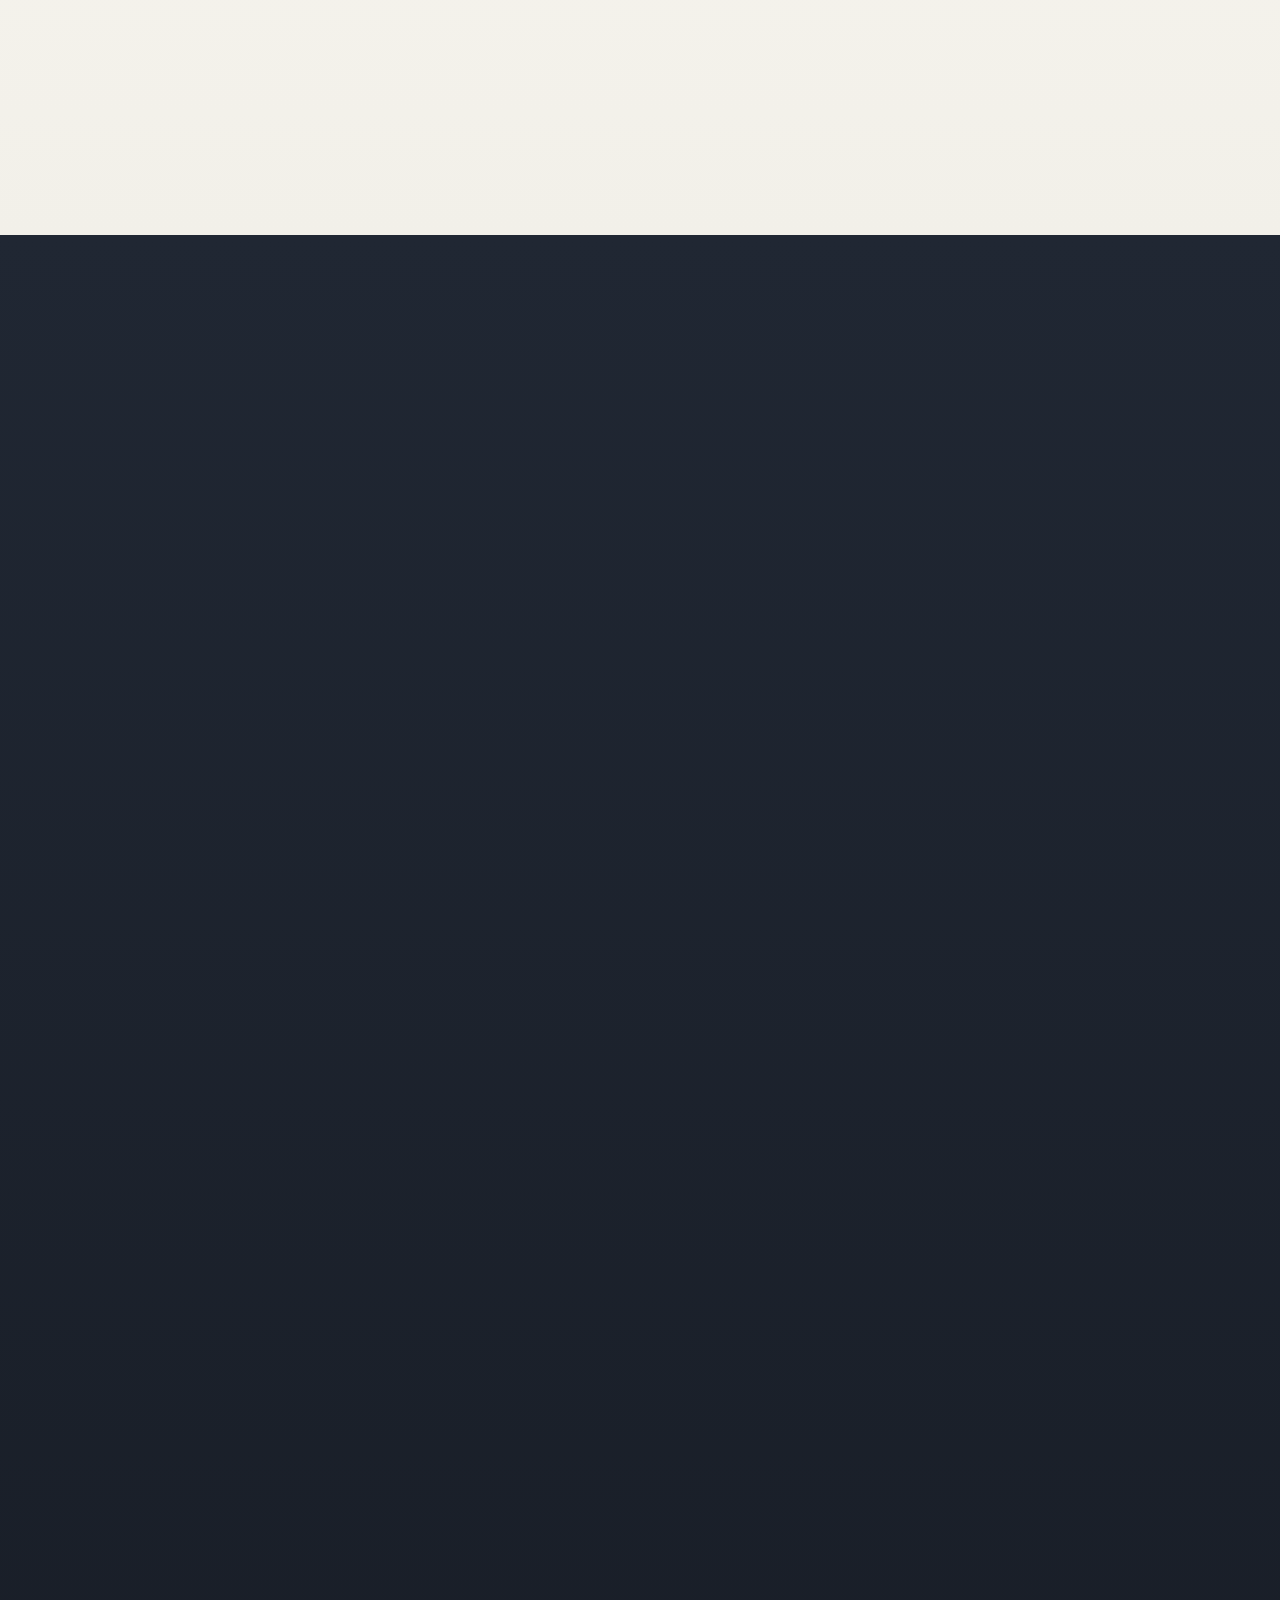
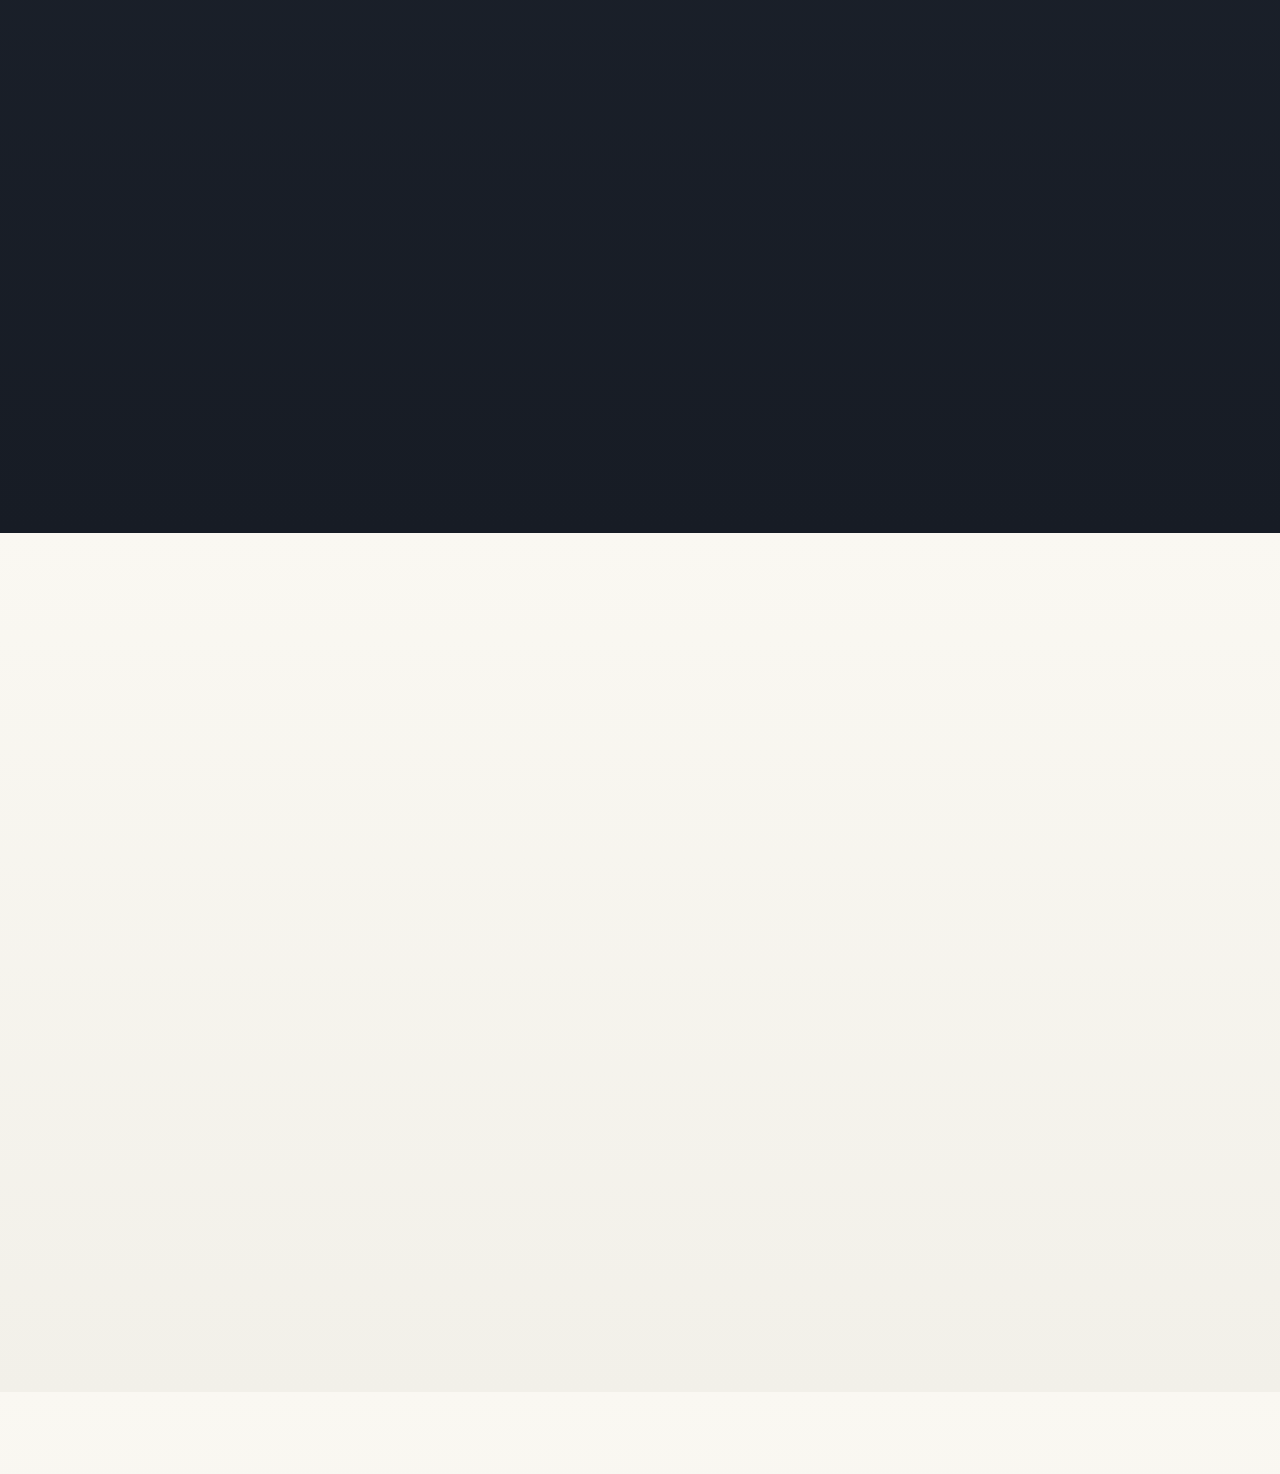
==== commit 83f6e112: "Site icon from the app icon on every page; Captions and memories shows the back of a print and a row" ====
--- a/index.html
+++ b/index.html
@@ -3,6 +3,10 @@
 <head>
   <meta charset="utf-8">
   <title>Snapshots: Instant Film Camera</title>
+  <link rel="icon" href="icons/favicon.svg" type="image/svg+xml">
+  <link rel="icon" href="icons/favicon-32.png" type="image/png" sizes="32x32">
+  <link rel="icon" href="icons/favicon-192.png" type="image/png" sizes="192x192">
+  <link rel="apple-touch-icon" href="icons/apple-touch-icon.png">
   <link rel="canonical" href="https://cocktail5555.github.io/snapshots/app/">
   <meta http-equiv="refresh" content="0; url=app/">
 </head>
